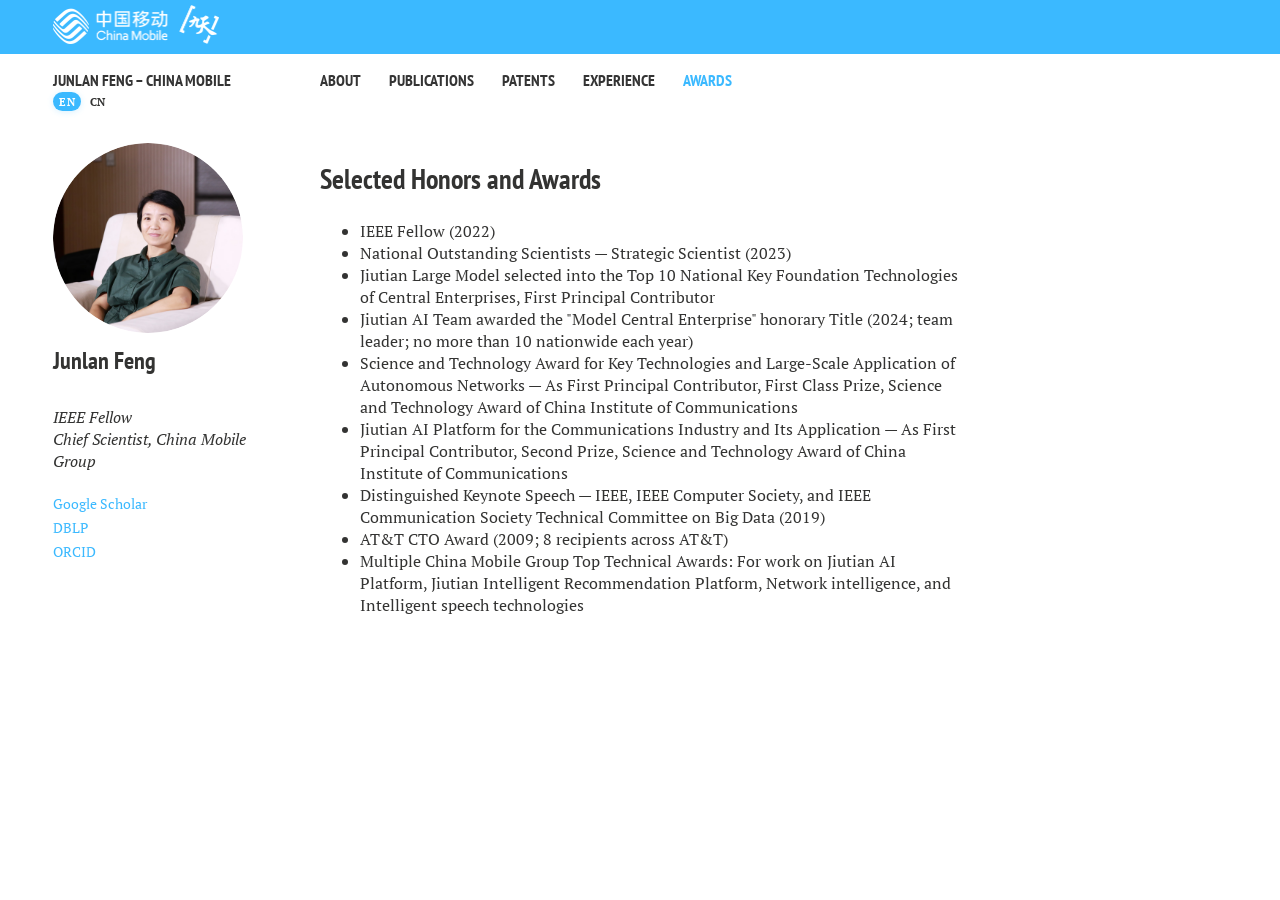
==== awards.html @ 2ac5a783 "Add files via upload" ====
<!doctype html>
<html class="no-js" lang="en">
<head>
    <meta charset="utf-8">
    <title>Junlan Feng – Awards &amp; Honors</title>
    <meta name="description" content="Awards and honors of Junlan Feng, IEEE Fellow, Chief Scientist of China Mobile Group.">
    <meta name="keywords" content="Junlan Feng, awards, honors, AI, China Mobile">
    <meta property="og:locale" content="en_US">
    <meta property="og:type" content="article">
    <meta property="og:title" content="Junlan Feng – Awards">
    <meta property="og:description" content="Selected awards and honors of Junlan Feng.">
    <meta property="og:url" content="awards.html">
    <meta property="og:site_name" content="Junlan Feng">
    <meta name="HandheldFriendly" content="True">
    <meta name="MobileOptimized" content="320">
    <meta name="viewport" content="width=device-width, initial-scale=1.0">
    <link href='https://fonts.googleapis.com/css?family=PT+Sans+Narrow:400,700|PT+Serif:400,700,400italic' rel='stylesheet' type='text/css'>
    <link rel="stylesheet" href="assets/main.min.css">
    <link rel="stylesheet" href="assets/academicons.css" />
    <link rel="stylesheet" href="assets/lang-switch.css">
    <meta http-equiv="cleartype" content="on">
    <script src="assets/js/vendor/modernizr-2.7.1.custom.min.js"></script>
</head>
<body class="page">
    <div class="logo-container">
        <a href="index.html" class="logo site-name">
            <img src="images/logo.png" alt="China Mobile Group Logo" style="max-width: 166px; max-height: 39px;">
        </a>
    </div> 
    <div class="navigation-wrapper">
         <div class="site-name lang-switch">
            <div>
               <a data-i18n="site.name">Junlan Feng – Chief Scientist, China Mobile Group</a>
            </div> 
            <div>
               <button class="lang-btn" data-lang="en">EN</button>
               <button class="lang-btn" data-lang="zh">CN</button>
            </div> 
         </div>
        <div class="top-navigation">
            <nav role="navigation" id="site-nav" class="nav">
                <ul>
                    <li><a href="index.html" data-i18n="nav.about">About</a></li>
                    <li><a href="publications.html" data-i18n="nav.publications">Publications</a></li>
                    <li><a href="patents.html" data-i18n="nav.patents">Patents</a></li>
                    <li><a href="experience.html" data-i18n="nav.experience">Experience</a></li>
                    <li><a href="awards.html" data-i18n="nav.awards" class="active">Awards</a></li>
                </ul>
            </nav>
        </div>
    </div>

    <div id="main" role="main">
         <div class="article-author-side">
            <img src="images/photo.png" class="bio-photo" alt="Junlan Feng" style="min-width:190px">
            <h3 style="min-width:240px" data-i18n="sidebar.name">Junlan Feng</h3>
            <br>
            <i style="min-width:260px" data-i18n="sidebar.title">IEEE Fellow | Chief Scientist</i>
            <br>
            <i style="min-width:240px" data-i18n="sidebar.company">China Mobile Group</i>
            <br>
            <br>
            <a href="https://scholar.google.com/citations?user=rBjPtmQAAAAJ" class="author-social" target="_blank"><span data-i18n="sidebar.scholar" class="link">Google Scholar</span></a>
            <a href="https://dblp.org/pid/36/3948.html" class="author-social" target="_blank"><span data-i18n="sidebar.dblp" class="link" translate="no">DBLP</span></a>
            <a href="https://orcid.org/0000-0001-5292-2945" class="author-social" target="_blank"><span data-i18n="sidebar.orcid" class="link" translate="no">ORCID</span></a>
            <br>
            <br>
         </div>

        <article>
            <div class="article-wrap">
                <h2 data-i18n="awards.title">Selected Honors and Awards</h2>
                <ul class="biblist">
                    <li data-i18n="awd.1">IEEE Fellow (2022)</li>
                    <li data-i18n="awd.2">National Outstanding Scientists — Strategic Scientist (2023)</li>
                    <li data-i18n="awd.3">Jiutian Large Model selected into the Top 10 National Key Foundation Technologies of Central Enterprises, First Principal Contributor</li>
                    <li data-i18n="awd.4">Jiutian AI Team awarded the "Model Central Enterprise" honorary Title (2024; team leader; no more than 10 nationwide each year)</li>
                    <li data-i18n="awd.5">Science and Technology Award for Key Technologies and Large-Scale Application of Autonomous Networks — As First Principal Contributor, First Class Prize, Science and Technology Award of China Institute of Communications</li>
                    <li data-i18n="awd.6">Jiutian AI Platform for the Communications Industry and Its Application — As First Principal Contributor, Second Prize, Science and Technology Award of China Institute of Communications</li>
                    <li data-i18n="awd.7">Distinguished Keynote Speech — IEEE, IEEE Computer Society, and IEEE Communication Society Technical Committee on Big Data (2019)</li>
                    <li data-i18n="awd.8">AT&T CTO Award (2009; 8 recipients across AT&T)</li>
                    <li data-i18n="awd.9">Multiple China Mobile Group Top Technical Awards: For work on Jiutian AI Platform, Jiutian Intelligent Recommendation Platform, Network intelligence, and Intelligent speech technologies</li>
                </ul>
            </div>
        </article>
    </div>

    <!-- <div class="footer-wrap">
        <footer>
            <span>&copy; 2026 Junlan Feng. Powered by <a href="http://jekyllrb.com">Jekyll</a> using the <a href="http://mademistakes.com/minimal-mistakes/">Minimal Mistakes</a> theme.</span>
        </footer>
    </div> -->

    <script src="//ajax.googleapis.com/ajax/libs/jquery/1.9.1/jquery.min.js"></script>
    <script>window.jQuery || document.write('<script src="assets/js/vendor/jquery-1.9.1.min.js"><\/script>')</script>
    <script src="assets/js/scripts.min.js"></script>
    <script src="js/i18n.js"></script>
    <script>
        var _gaq = _gaq || [];
        var pluginUrl = '//www.google-analytics.com/plugins/ga/inpage_linkid.js';
        _gaq.push(['_require', 'inpage_linkid', pluginUrl]);
        _gaq.push(['_setAccount', 'UA-XXXXXXXX-X']);
        _gaq.push(['_trackPageview']);
        (function() {
            var ga = document.createElement('script'); ga.type = 'text/javascript'; ga.async = true;
            ga.src = ('https:' == document.location.protocol ? 'https://ssl' : 'http://www') + '.google-analytics.com/ga.js';
            var s = document.getElementsByTagName('script')[0]; s.parentNode.insertBefore(ga, s);
        })();
    </script>
</body>
</html>
---- assets/academicons.css ----
/*!
 *  Academicons 1.2.0 by Dennis T. Nedry - https://github.com/dtnedry
 *  Fonts generated using the IcoMoon app - http://icomoon.io/app
 *  Square icons designed to be used alongside Font Awesome square icons - https://fortawesome.github.io/Font-Awesome/
 *  License - Font: SIL OFL 1.1, CSS: MIT License
 */

@font-face {
	font-family: 'academicons';
	src:url('fonts/academicons.eot?-evtvm1');
	src:url('fonts/academicons.eot?#iefix-evtvm1') format('embedded-opentype'),
		url('fonts/academicons.woff?-evtvm1') format('woff'),
		url('fonts/academicons.ttf?-evtvm1') format('truetype'),
		url('fonts/academicons.svg?-evtvm1#academicons') format('svg');
	font-weight: normal;
	font-style: normal;
}

.ai {
	display:inline-block;
	font:normal normal normal 14px/1 Academicons;
	font-size:inherit;
	text-rendering:auto;
	-webkit-font-smoothing:antialiased;
	-moz-osx-font-smoothing:grayscale;
}

.ai-google-scholar:before {
	content: "\e600";
}

.ai-google-scholar-square:before {
	content: "\e601";
}

.ai-dblp-square:before {
	content: "\e600";
}

.ai-researchgate:before {
	content: "\e602";
}

.ai-researchgate-square:before {
	content: "\e603";
}

.ai-mendeley:before {
	content: "\e604";
}

.ai-mendeley-square:before {
	content: "\e605";
}

.ai-orcid:before {
	content: "\e606";
}

.ai-orcid-square:before {
	content: "\e607";
}

.ai-impactstory:before {
	content: "\e608";
}

.ai-impactstory-square:before {
	content: "\e609";
}

.ai-academia:before {
	content: "\e60a";
}

.ai-academia-square:before {
	content: "\e60b";
}

.ai-zotero:before {
	content: "\e60c";
}

.ai-zotero-square:before {
	content: "\e60d";
}

.ai-figshare:before {
	content: "\e60e";
}

.ai-figshare-square:before {
	content: "\e60f";
}


/* Container */

	.container {
		margin-left: auto;
		margin-right: auto;
		
		/* width: (containers) */
		width: 1300px;
	}

	/* Modifiers */

		/* 125% */
			.container.\31 25\25 {
				width: 100%;
				
				/* max-width: (containers * 1.25) */
				max-width: 1500px;

				/* min-width: (containers) */
				min-width: 1200px;
			}

		/* 75% */
			.container.\37 5\25 {
				
				/* width: (containers * 0.75) */
				width: 900px;

			}

		/* 50% */
			.container.\35 0\25 {
				
				/* width: (containers * 0.50) */
				width: 600px;

			}

		/* 25% */
			.container.\32 5\25 {
				
				/* width: (containers * 0.25) */
				width: 300px;

			}


/*h2 {
  font-size: 30px;
  padding: 0px 0px 15px 0px;
}*/
#headertext {
  font-size: 25px;
  font-weight: 500;
  margin-top: 50px;
  margin-left: 300px;
}
.imgme {
  border: 2px solid black;
  box-shadow: #AAA 0px 0px 8px 0px; 
  height: 250px;
  width: 230px;
  float: left;
}
#htname {
  font-size: 40px;
}
#htem {
  font-size: 20px;
  font-weight: 200;
}

.pubwrap {
  padding-bottom: 10px;
  margin-bottom: 30px;
  border-bottom: 2px solid #DDD;
}
.pubt {
  font-size: 20px;
}
.puba {
  font-size: 16px;
  font-style: italic;
  margin-top: 10px;
  margin-bottom: 10px;
}
@media (max-width: 768px) {
  .pubt {
    text-align: center;
    margin-top: 10px;
    margin-bottom: 10px;
  }
  .pubd {
    text-align: justify;
  }
}
.pubd {  
  font-size: 15px;
  font-weight: 200;
}
.pubimg {
  text-align: center;
}
.pubimg img {
  max-width: 100%;
  vertical-align: middle;
    border-style: none;
    width: 100%;
    height: auto;
    max-width: 828px;
}
.pubv {
  color: #000080;
  font-size: 20px;
  font-weight: bold;

}
.publ {
  padding-top: 10px;
}
.publ li {
  border: 1px solid black;
  padding: 5px;
  margin: 2px;
  display: inline-block;
}
---- assets/lang-switch.css ----
/* ===== 语言切换 · 极简纯文字版 ===== */
.lang-switch {
    /* display: inline-flex; */
    align-items: center;
    gap: 4px;
    /* margin-left: 14px; */
    /* padding-left: 14px; */
    /* border-left: 1px solid rgba(0, 0, 0, 0.10);  /* 只保留分隔线 */
    flex-shrink: 0;
}

.lang-btn {
    background: transparent;
    border: none;
    color: #333332;                    /* 浅灰色，类似导航未激活状态 */
    padding: 2px 6px;
    border-radius: 14px;
    cursor: pointer;
    font-size: 0.7rem;
    font-weight: 600;
    text-transform: uppercase;
    letter-spacing: 0.3px;
    transition: all 0.2s ease;
    /* 关键：没有任何背景和边框 */
}

.lang-btn:hover {
    color: #000;
    background: rgba(0, 0, 0, 0.04);  /* 极轻微反馈 */
}

.lang-btn.active {
    color: #fff;
    background: #3BB9FF;              /* 激活时才有蓝色背景 */
    box-shadow: 0 1px 6px rgba(59, 185, 255, 0.2);
}

/* ===== 移动端适配 ===== */
@media (max-width: 768px) {
    .lang-switch {
        margin-left: 8px;
        padding-left: 8px;
        gap: 2px;
    }
    .lang-btn {
        padding: 1px 5px;
        font-size: 0.6rem;
    }
}

/* ===== 中文模式下的专属行距调整 ===== */
/* 当 <html lang="zh"> 时，文章区域的段落行高变为 1.9 倍 */
html[lang="zh"] p, html[lang="zh"] span, html[lang="zh"] li, html[lang="zh"] #Recent-news a{
    line-height: 1.9;
}

html[lang="zh"] li p {
    margin-bottom: 1rem;
}

/* ===== 中文模式下使用系统黑体（清晰现代） ===== */
html[lang="zh"] body,
html[lang="zh"] .article-wrap,
html[lang="zh"] p,
html[lang="zh"] a,
html[lang="zh"] span,
html[lang="zh"] button,
html[lang="zh"] li {
    font-family: -apple-system, BlinkMacSystemFont, "PingFang SC", "Microsoft YaHei", "Helvetica Neue", sans-serif;
}

/* 标题和导航可以使用更粗的权重 */
html[lang="zh"] h1,
html[lang="zh"] h2,
html[lang="zh"] h3,
html[lang="zh"] .navigation-wrapper {
    font-family: -apple-system, BlinkMacSystemFont, "PingFang SC", "Microsoft YaHei", "Helvetica Neue", sans-serif;
}

/* 默认隐藏所有带 data-i18n 的元素，避免闪烁 */
body:not(.i18n-ready) [data-i18n] {
    visibility: hidden;
}

/* 翻译完成后显示 */
body.i18n-ready [data-i18n] {
    visibility: visible;
}

/* 导航按钮始终可见，但按钮上的文字会被隐藏，所以要单独处理 */
body:not(.i18n-ready) .lang-btn {
    visibility: visible;
}

/* 避免布局抖动，占位保持 */
[data-i18n] {
    min-height: 1em;
}

/* li 元素保持 list-item，保留黑点 */
li[data-i18n] {
    display: list-item;
}

/* span、i、b 等内联元素保持 inline */
span[data-i18n],
i[data-i18n],
b[data-i18n],
a[data-i18n] {
    display: inline;
}

/* p、h1、h2、h3、div 等块级元素保持 block */
p[data-i18n],
h1[data-i18n],
h2[data-i18n],
h3[data-i18n],
div[data-i18n] {
    display: block;
}

/* 当前激活的页面（高亮） */
.top-navigation li a.active {
    color: #3BB9FF;
}

.logo-container {
    background-color: #3bb9ff; /* 设置背景颜色为白色 */
    height: 54px; /* 设置高度 */
    display: flex;
    align-items: center;
    .logo {
        margin-bottom: 0; 
    }
}

.link {
    color: #3bb9ff !important;
}

@media(max-width:768px){

.news-container{
    grid-template-columns:1fr;
}

}
.news-container {

    width: 100%;

    display: grid;

    grid-template-columns: repeat(3, 1fr);

    gap: 35px 25px;

}


/* 新闻卡片 */

.news-card {

    width:100%;

}


/* 图片区域 */

.img-box {
    position:relative;
    width:100%;
    height:135px;
    overflow:hidden;
    border-radius:8px;
    margin-bottom: 16px;
}


.img-box img {

    width:100%;

    height:100%;

    object-fit:cover;

}


/* 图片底部标题 */

.img-title {

    position:absolute;

    bottom:8px;

    left:8px;

    right:8px;

    color:white;

    font-size:14px;

    font-weight:bold;

    text-shadow:
        0 1px 3px rgba(0,0,0,.8);

}


/* 新闻标题 */

.news-card h3 {

    margin-top:18px;

    margin-bottom:12px;


    font-size:18px;

    line-height:1.25;

    font-weight:700;

    color:#111;


    display:-webkit-box;

    -webkit-line-clamp:3;

    -webkit-box-orient:vertical;

    overflow:hidden;

}



/* 日期 */

.date {
    color:#999;
    font-size:14px;
    line-height: 21px;
    margin-top: 12px;
}

.img-caption {
    position:absolute;
    bottom:8px;
    left:8px;
    color:#fff;
    font-size:14px;
    font-weight:700;
}

.news-title {
    color: #333;
    line-height: 21px;
}

.img-link {
    display:block;
    text-decoration:none;
    color:inherit;
}
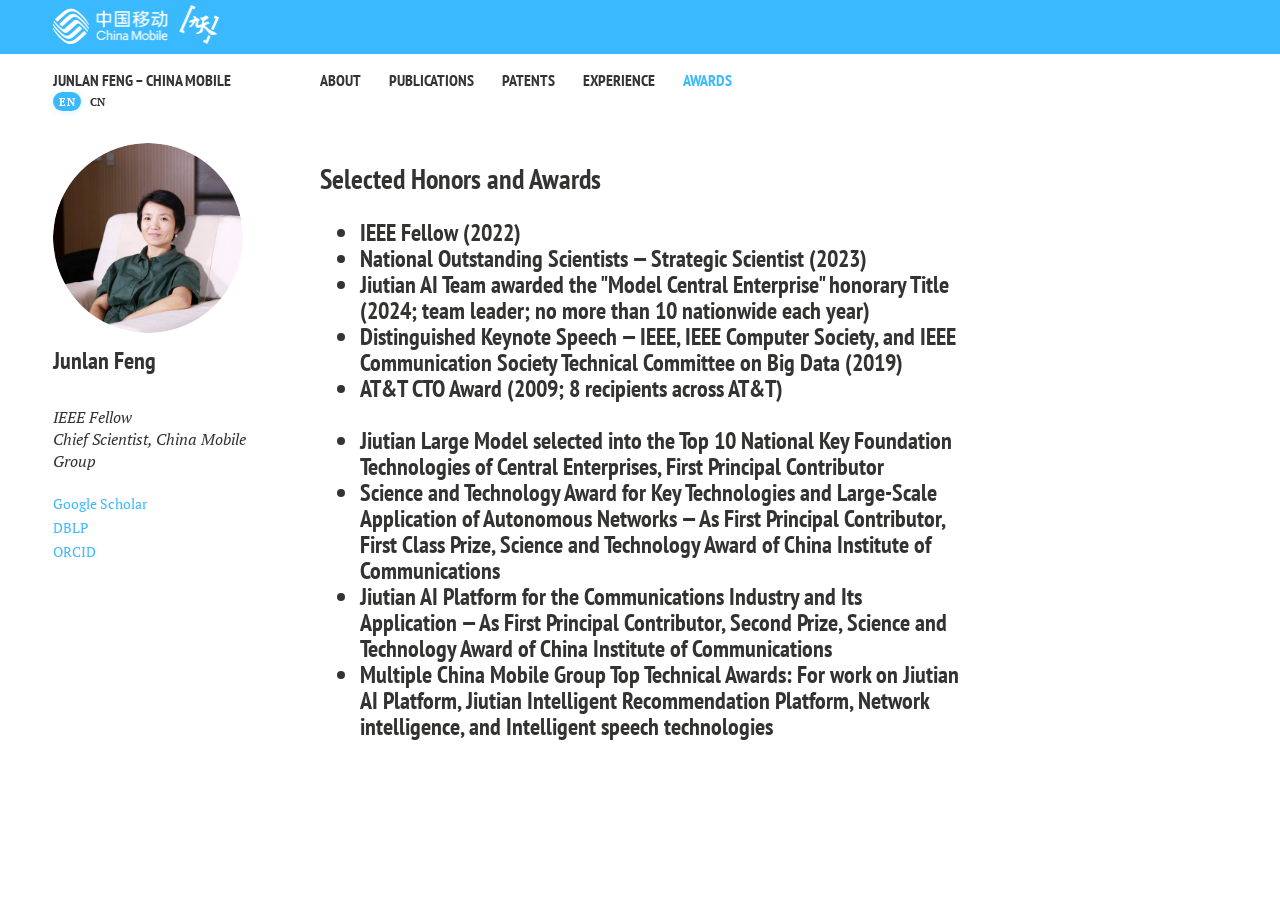
==== commit d3abb553: "Add files via upload" ====
--- a/awards.html
+++ b/awards.html
@@ -69,18 +69,25 @@
 
         <article>
             <div class="article-wrap">
-                <h2 data-i18n="awards.title">Selected Honors and Awards</h2>
-                <ul class="biblist">
-                    <li data-i18n="awd.1">IEEE Fellow (2022)</li>
-                    <li data-i18n="awd.2">National Outstanding Scientists — Strategic Scientist (2023)</li>
-                    <li data-i18n="awd.3">Jiutian Large Model selected into the Top 10 National Key Foundation Technologies of Central Enterprises, First Principal Contributor</li>
-                    <li data-i18n="awd.4">Jiutian AI Team awarded the "Model Central Enterprise" honorary Title (2024; team leader; no more than 10 nationwide each year)</li>
-                    <li data-i18n="awd.5">Science and Technology Award for Key Technologies and Large-Scale Application of Autonomous Networks — As First Principal Contributor, First Class Prize, Science and Technology Award of China Institute of Communications</li>
-                    <li data-i18n="awd.6">Jiutian AI Platform for the Communications Industry and Its Application — As First Principal Contributor, Second Prize, Science and Technology Award of China Institute of Communications</li>
-                    <li data-i18n="awd.7">Distinguished Keynote Speech — IEEE, IEEE Computer Society, and IEEE Communication Society Technical Committee on Big Data (2019)</li>
-                    <li data-i18n="awd.8">AT&T CTO Award (2009; 8 recipients across AT&T)</li>
-                    <li data-i18n="awd.9">Multiple China Mobile Group Top Technical Awards: For work on Jiutian AI Platform, Jiutian Intelligent Recommendation Platform, Network intelligence, and Intelligent speech technologies</li>
-                </ul>
+                <h2 data-i18n="awards.title">Honors and Awards</h2>
+                <h3 data-i18n="awd.title1">
+                    <ul class="biblist">
+                        <li data-i18n="awd.1">IEEE Fellow (2022)</li>
+                        <li data-i18n="awd.2">National Outstanding Scientists — Strategic Scientist (2023)</li>
+                        <li data-i18n="awd.4">Jiutian AI Team awarded the "Model Central Enterprise" honorary Title (2024; team leader; no more than 10 nationwide each year)</li>
+                        <li data-i18n="awd.7">Distinguished Keynote Speech — IEEE, IEEE Computer Society, and IEEE Communication Society Technical Committee on Big Data (2019)</li>
+                        <li data-i18n="awd.8">AT&T CTO Award (2009; 8 recipients across AT&T)</li>
+                    </ul>
+                </h3>
+                <h3 data-i18n="awd.title2">
+                    <ul class="biblist">
+                        <li data-i18n="awd.3">Jiutian Large Model selected into the Top 10 National Key Foundation Technologies of Central Enterprises, First Principal Contributor</li>
+                        <li data-i18n="awd.5">Science and Technology Award for Key Technologies and Large-Scale Application of Autonomous Networks — As First Principal Contributor, First Class Prize, Science and Technology Award of China Institute of Communications</li>
+                        <li data-i18n="awd.6">Jiutian AI Platform for the Communications Industry and Its Application — As First Principal Contributor, Second Prize, Science and Technology Award of China Institute of Communications</li>
+                        <li data-i18n="awd.9">Multiple China Mobile Group Top Technical Awards: For work on Jiutian AI Platform, Jiutian Intelligent Recommendation Platform, Network intelligence, and Intelligent speech technologies</li>
+                    </ul>
+                </h3>
+                
             </div>
         </article>
     </div>
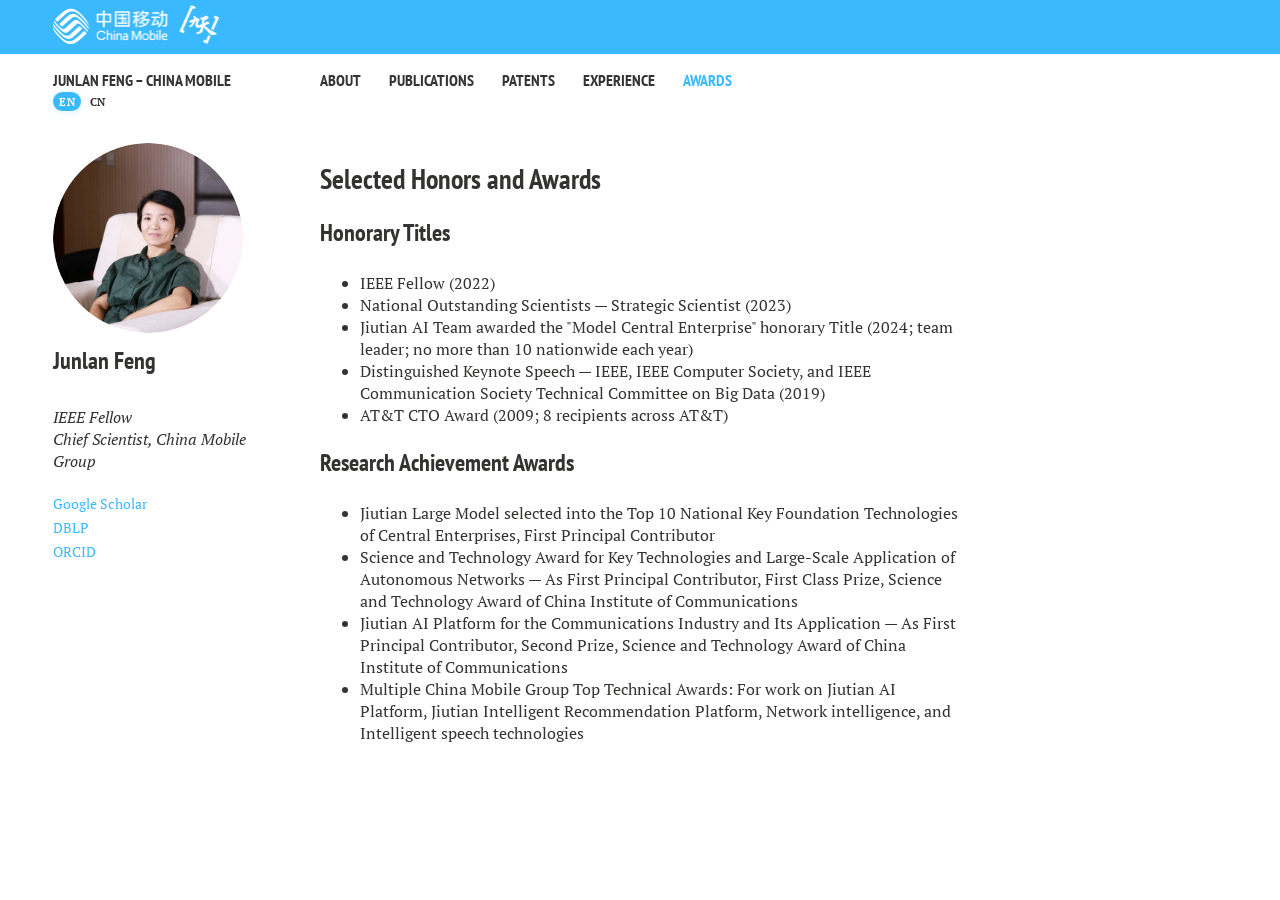
==== commit 4eed02a2: "Add files via upload" ====
--- a/awards.html
+++ b/awards.html
@@ -70,23 +70,23 @@
         <article>
             <div class="article-wrap">
                 <h2 data-i18n="awards.title">Honors and Awards</h2>
-                <h3 data-i18n="awd.title1">
-                    <ul class="biblist">
-                        <li data-i18n="awd.1">IEEE Fellow (2022)</li>
-                        <li data-i18n="awd.2">National Outstanding Scientists — Strategic Scientist (2023)</li>
-                        <li data-i18n="awd.4">Jiutian AI Team awarded the "Model Central Enterprise" honorary Title (2024; team leader; no more than 10 nationwide each year)</li>
-                        <li data-i18n="awd.7">Distinguished Keynote Speech — IEEE, IEEE Computer Society, and IEEE Communication Society Technical Committee on Big Data (2019)</li>
-                        <li data-i18n="awd.8">AT&T CTO Award (2009; 8 recipients across AT&T)</li>
-                    </ul>
-                </h3>
-                <h3 data-i18n="awd.title2">
-                    <ul class="biblist">
-                        <li data-i18n="awd.3">Jiutian Large Model selected into the Top 10 National Key Foundation Technologies of Central Enterprises, First Principal Contributor</li>
-                        <li data-i18n="awd.5">Science and Technology Award for Key Technologies and Large-Scale Application of Autonomous Networks — As First Principal Contributor, First Class Prize, Science and Technology Award of China Institute of Communications</li>
-                        <li data-i18n="awd.6">Jiutian AI Platform for the Communications Industry and Its Application — As First Principal Contributor, Second Prize, Science and Technology Award of China Institute of Communications</li>
-                        <li data-i18n="awd.9">Multiple China Mobile Group Top Technical Awards: For work on Jiutian AI Platform, Jiutian Intelligent Recommendation Platform, Network intelligence, and Intelligent speech technologies</li>
-                    </ul>
-                </h3>
+                <h3 data-i18n="awd.title1"></h3>
+                <ul class="biblist">
+                    <li data-i18n="awd.1">IEEE Fellow (2022)</li>
+                    <li data-i18n="awd.2">National Outstanding Scientists — Strategic Scientist (2023)</li>
+                    <li data-i18n="awd.4">Jiutian AI Team awarded the "Model Central Enterprise" honorary Title (2024; team leader; no more than 10 nationwide each year)</li>
+                    <li data-i18n="awd.7">Distinguished Keynote Speech — IEEE, IEEE Computer Society, and IEEE Communication Society Technical Committee on Big Data (2019)</li>
+                    <li data-i18n="awd.8">AT&T CTO Award (2009; 8 recipients across AT&T)</li>
+                </ul>
+                
+                <h3 data-i18n="awd.title2"></h3>
+                <ul class="biblist">
+                    <li data-i18n="awd.3">Jiutian Large Model selected into the Top 10 National Key Foundation Technologies of Central Enterprises, First Principal Contributor</li>
+                    <li data-i18n="awd.5">Science and Technology Award for Key Technologies and Large-Scale Application of Autonomous Networks — As First Principal Contributor, First Class Prize, Science and Technology Award of China Institute of Communications</li>
+                    <li data-i18n="awd.6">Jiutian AI Platform for the Communications Industry and Its Application — As First Principal Contributor, Second Prize, Science and Technology Award of China Institute of Communications</li>
+                    <li data-i18n="awd.9">Multiple China Mobile Group Top Technical Awards: For work on Jiutian AI Platform, Jiutian Intelligent Recommendation Platform, Network intelligence, and Intelligent speech technologies</li>
+                </ul>
+                
                 
             </div>
         </article>
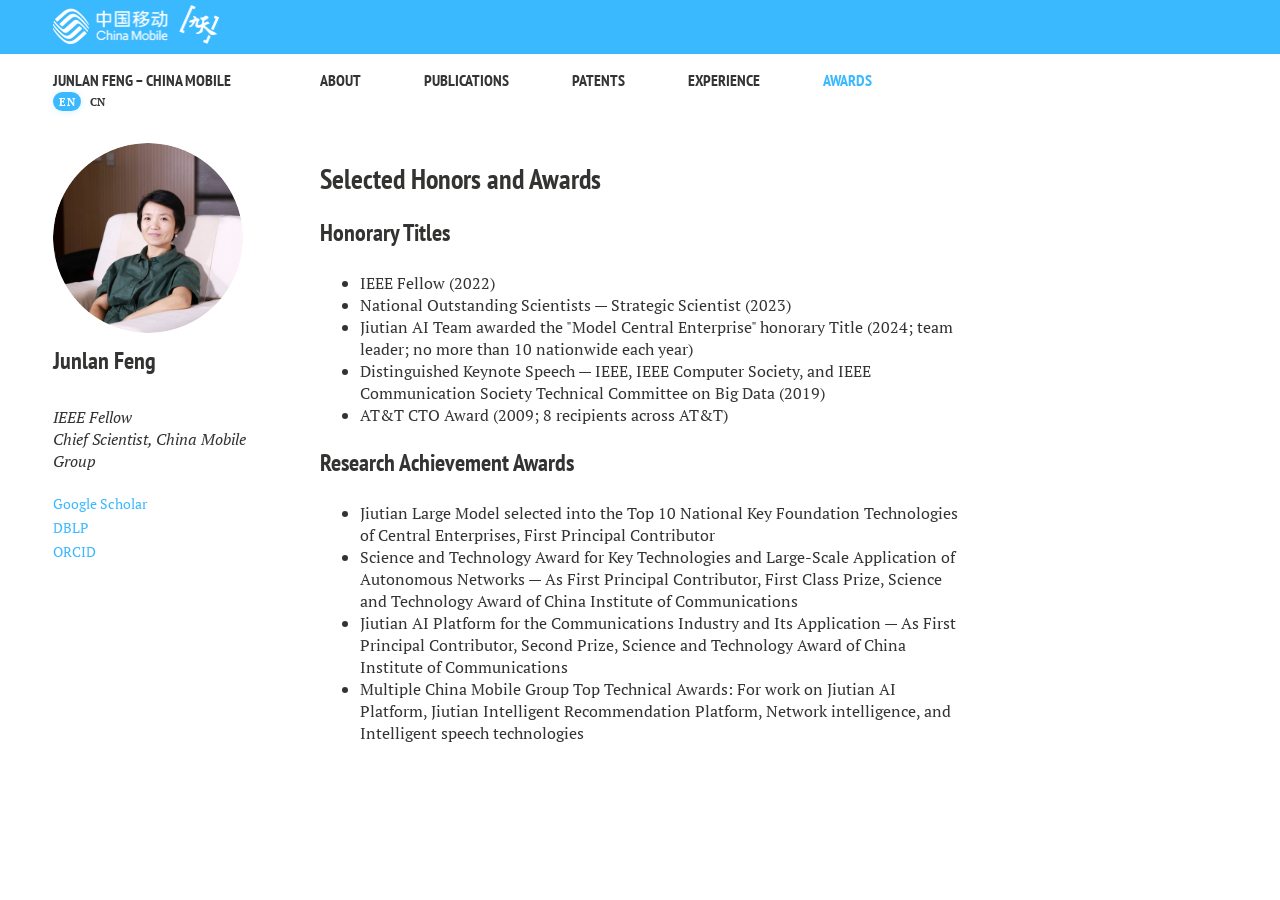
==== commit 91b5cd91: "Add files via upload" ====
--- a/awards.html
+++ b/awards.html
@@ -39,12 +39,12 @@
          </div>
         <div class="top-navigation">
             <nav role="navigation" id="site-nav" class="nav">
-                <ul>
-                    <li><a href="index.html" data-i18n="nav.about">About</a></li>
-                    <li><a href="publications.html" data-i18n="nav.publications">Publications</a></li>
-                    <li><a href="patents.html" data-i18n="nav.patents">Patents</a></li>
-                    <li><a href="experience.html" data-i18n="nav.experience">Experience</a></li>
-                    <li><a href="awards.html" data-i18n="nav.awards" class="active">Awards</a></li>
+                <ul clas="nav-list">
+                    <li class="nav-item"><a href="index.html" data-i18n="nav.about">About</a></li>
+                    <li class="nav-item"><a href="publications.html" data-i18n="nav.publications">Publications</a></li>
+                    <li class="nav-item"><a href="patents.html" data-i18n="nav.patents">Patents</a></li>
+                    <li class="nav-item"><a href="experience.html" data-i18n="nav.experience">Experience</a></li>
+                    <li class="nav-item"><a href="awards.html" data-i18n="nav.awards" class="active">Awards</a></li>
                 </ul>
             </nav>
         </div>
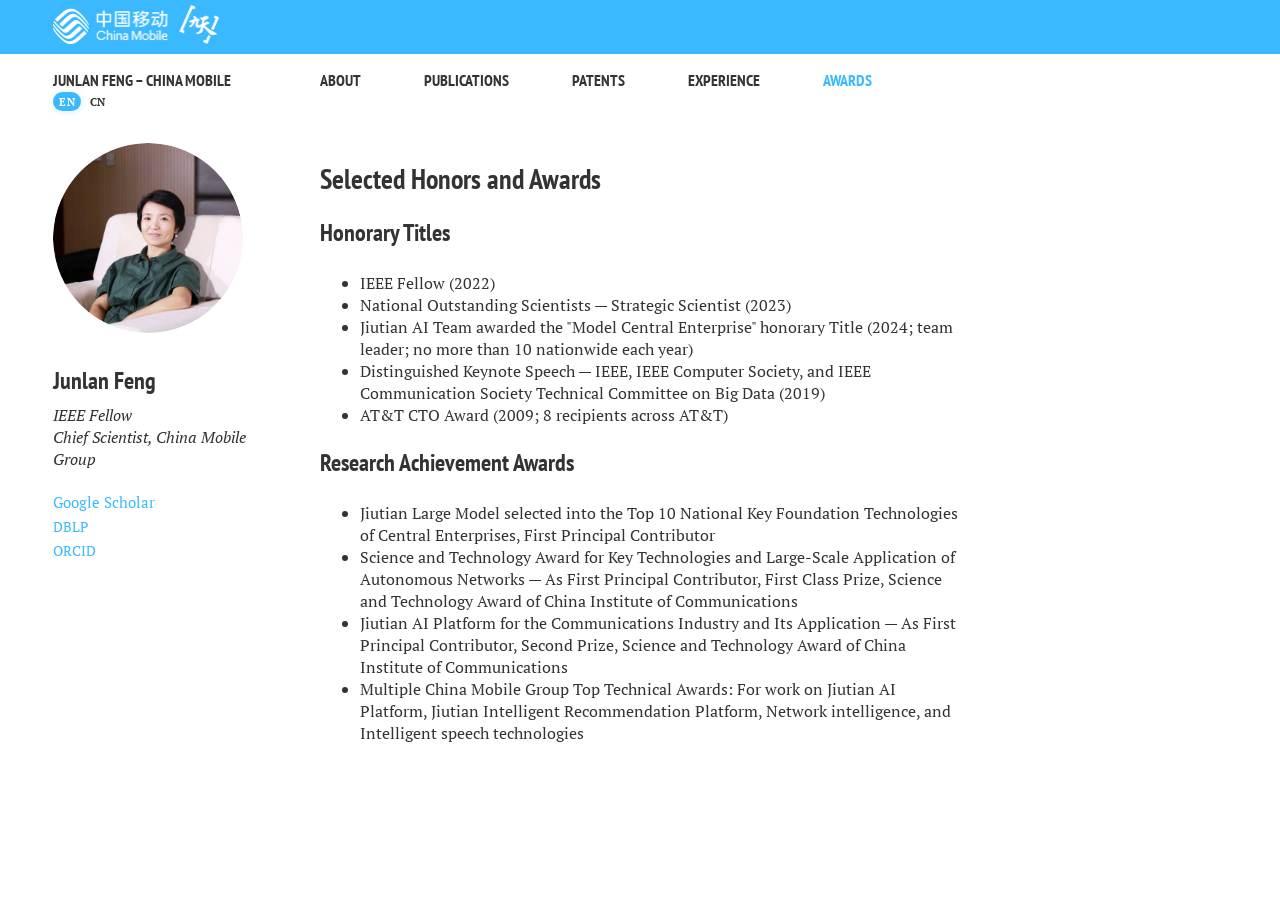
==== commit e83a19b9: "Add files via upload" ====
--- a/awards.html
+++ b/awards.html
@@ -53,14 +53,14 @@
     <div id="main" role="main">
          <div class="article-author-side">
             <img src="images/photo.png" class="bio-photo" alt="Junlan Feng" style="min-width:190px">
-            <h3 style="min-width:240px" data-i18n="sidebar.name">Junlan Feng</h3>
-            <br>
+            <h3 style="min-width:240px;margin-top: 30px;" data-i18n="sidebar.name">Junlan Feng</h3>
+          
             <i style="min-width:260px" data-i18n="sidebar.title">IEEE Fellow | Chief Scientist</i>
             <br>
             <i style="min-width:240px" data-i18n="sidebar.company">China Mobile Group</i>
             <br>
             <br>
-            <a href="https://scholar.google.com/citations?user=rBjPtmQAAAAJ" class="author-social" target="_blank"><span data-i18n="sidebar.scholar" class="link">Google Scholar</span></a>
+            <a href="https://scholar.google.com/citations?user=rBjPtmQAAAAJ" class="author-social" target="_blank"><span data-i18n="sidebar.scholar" class="link" style="font-size: 15px;">Google Scholar</span></a>
             <a href="https://dblp.org/pid/36/3948.html" class="author-social" target="_blank"><span data-i18n="sidebar.dblp" class="link" translate="no">DBLP</span></a>
             <a href="https://orcid.org/0000-0001-5292-2945" class="author-social" target="_blank"><span data-i18n="sidebar.orcid" class="link" translate="no">ORCID</span></a>
             <br>
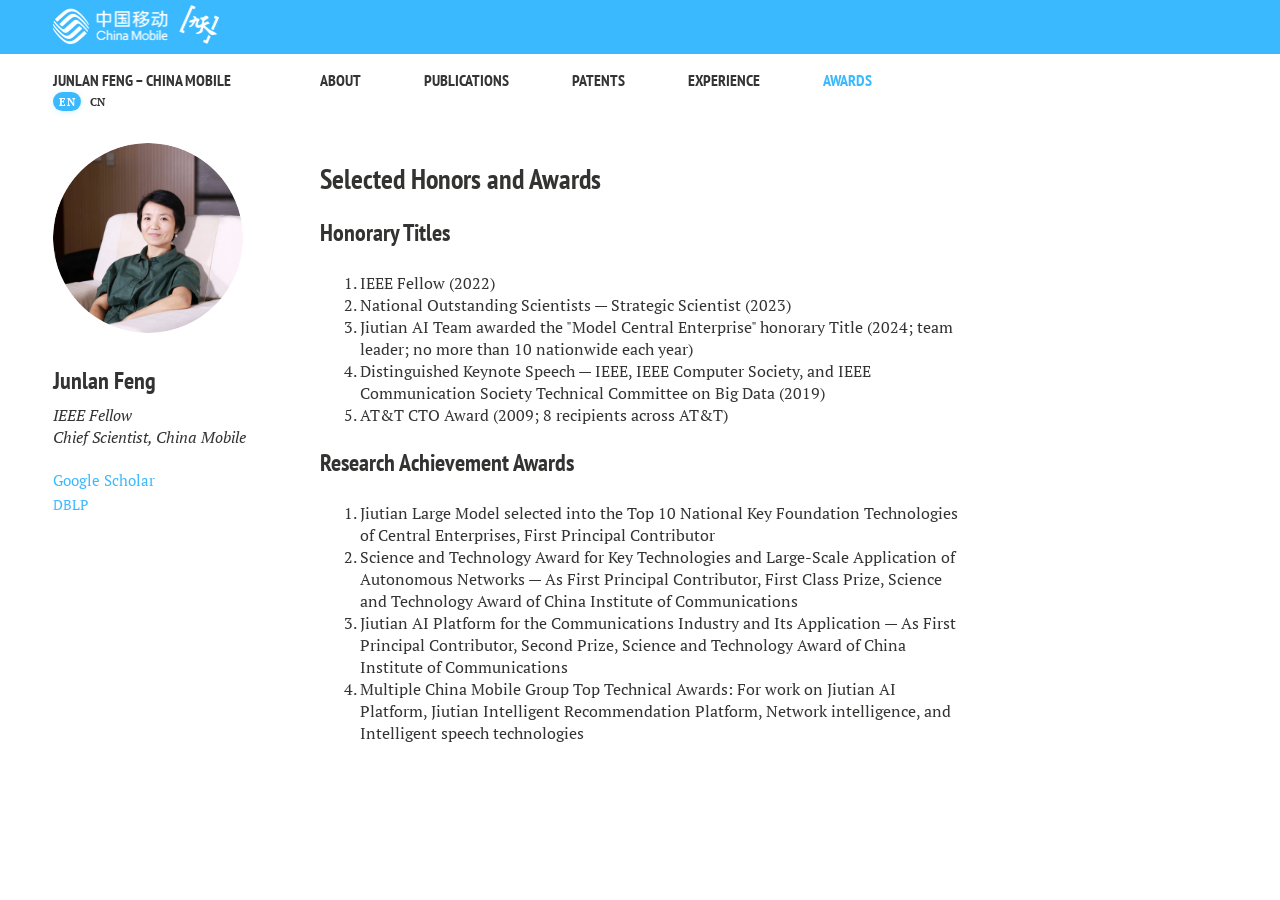
==== commit fe714cb5: "Add files via upload" ====
--- a/awards.html
+++ b/awards.html
@@ -62,7 +62,7 @@
             <br>
             <a href="https://scholar.google.com/citations?user=rBjPtmQAAAAJ" class="author-social" target="_blank"><span data-i18n="sidebar.scholar" class="link" style="font-size: 15px;">Google Scholar</span></a>
             <a href="https://dblp.org/pid/36/3948.html" class="author-social" target="_blank"><span data-i18n="sidebar.dblp" class="link" translate="no">DBLP</span></a>
-            <a href="https://orcid.org/0000-0001-5292-2945" class="author-social" target="_blank"><span data-i18n="sidebar.orcid" class="link" translate="no">ORCID</span></a>
+            <!-- <a href="https://orcid.org/0000-0001-5292-2945" class="author-social" target="_blank"><span data-i18n="sidebar.orcid" class="link" translate="no">ORCID</span></a> -->
             <br>
             <br>
          </div>
--- a/assets/lang-switch.css
+++ b/assets/lang-switch.css
@@ -271,4 +271,21 @@
     display:block;
     text-decoration:none;
     color:inherit;
-}+}
+
+/* .nav-list {
+    display: flex;
+}
+.nav-item {
+    flex: 1;
+} */
+.pub {
+    font-weight: bold;
+ }
+.pat {
+    font-weight: bold;
+ }
+
+ .biblist {
+    list-style: decimal; /* 使用数字列表 */
+ }
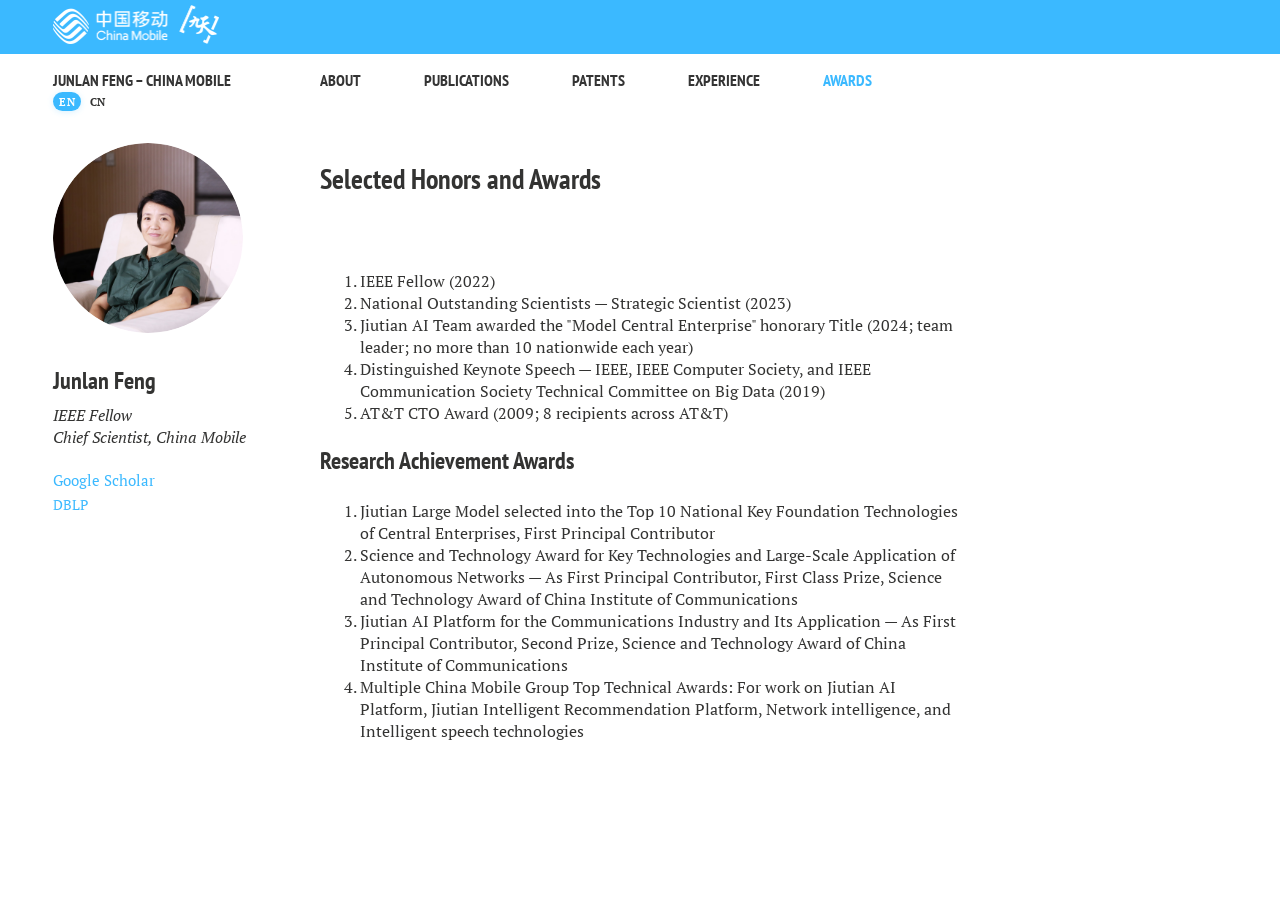
==== commit b492363f: "Add files via upload" ====
--- a/awards.html
+++ b/awards.html
@@ -70,21 +70,21 @@
         <article>
             <div class="article-wrap">
                 <h2 data-i18n="awards.title">Honors and Awards</h2>
-                <h3 data-i18n="awd.title1"></h3>
+                <h3 data-i18n="awdPerson.title1"></h3>
                 <ul class="biblist">
-                    <li data-i18n="awd.1">IEEE Fellow (2022)</li>
-                    <li data-i18n="awd.2">National Outstanding Scientists — Strategic Scientist (2023)</li>
-                    <li data-i18n="awd.4">Jiutian AI Team awarded the "Model Central Enterprise" honorary Title (2024; team leader; no more than 10 nationwide each year)</li>
-                    <li data-i18n="awd.7">Distinguished Keynote Speech — IEEE, IEEE Computer Society, and IEEE Communication Society Technical Committee on Big Data (2019)</li>
-                    <li data-i18n="awd.8">AT&T CTO Award (2009; 8 recipients across AT&T)</li>
+                    <li data-i18n="awdPerson.1">IEEE Fellow (2022)</li>
+                    <li data-i18n="awdPerson.2">National Outstanding Scientists — Strategic Scientist (2023)</li>
+                    <li data-i18n="awdPerson.3">Jiutian AI Team awarded the "Model Central Enterprise" honorary Title (2024; team leader; no more than 10 nationwide each year)</li>
+                    <li data-i18n="awdPerson.4">Distinguished Keynote Speech — IEEE, IEEE Computer Society, and IEEE Communication Society Technical Committee on Big Data (2019)</li>
+                    <li data-i18n="awdPerson.5">AT&T CTO Award (2009; 8 recipients across AT&T)</li>
                 </ul>
                 
                 <h3 data-i18n="awd.title2"></h3>
                 <ul class="biblist">
-                    <li data-i18n="awd.3">Jiutian Large Model selected into the Top 10 National Key Foundation Technologies of Central Enterprises, First Principal Contributor</li>
-                    <li data-i18n="awd.5">Science and Technology Award for Key Technologies and Large-Scale Application of Autonomous Networks — As First Principal Contributor, First Class Prize, Science and Technology Award of China Institute of Communications</li>
-                    <li data-i18n="awd.6">Jiutian AI Platform for the Communications Industry and Its Application — As First Principal Contributor, Second Prize, Science and Technology Award of China Institute of Communications</li>
-                    <li data-i18n="awd.9">Multiple China Mobile Group Top Technical Awards: For work on Jiutian AI Platform, Jiutian Intelligent Recommendation Platform, Network intelligence, and Intelligent speech technologies</li>
+                    <li data-i18n="awd.1">Jiutian Large Model selected into the Top 10 National Key Foundation Technologies of Central Enterprises, First Principal Contributor</li>
+                    <li data-i18n="awd.2">Science and Technology Award for Key Technologies and Large-Scale Application of Autonomous Networks — As First Principal Contributor, First Class Prize, Science and Technology Award of China Institute of Communications</li>
+                    <li data-i18n="awd.3">Jiutian AI Platform for the Communications Industry and Its Application — As First Principal Contributor, Second Prize, Science and Technology Award of China Institute of Communications</li>
+                    <li data-i18n="awd.4">Multiple China Mobile Group Top Technical Awards: For work on Jiutian AI Platform, Jiutian Intelligent Recommendation Platform, Network intelligence, and Intelligent speech technologies</li>
                 </ul>
                 
                 
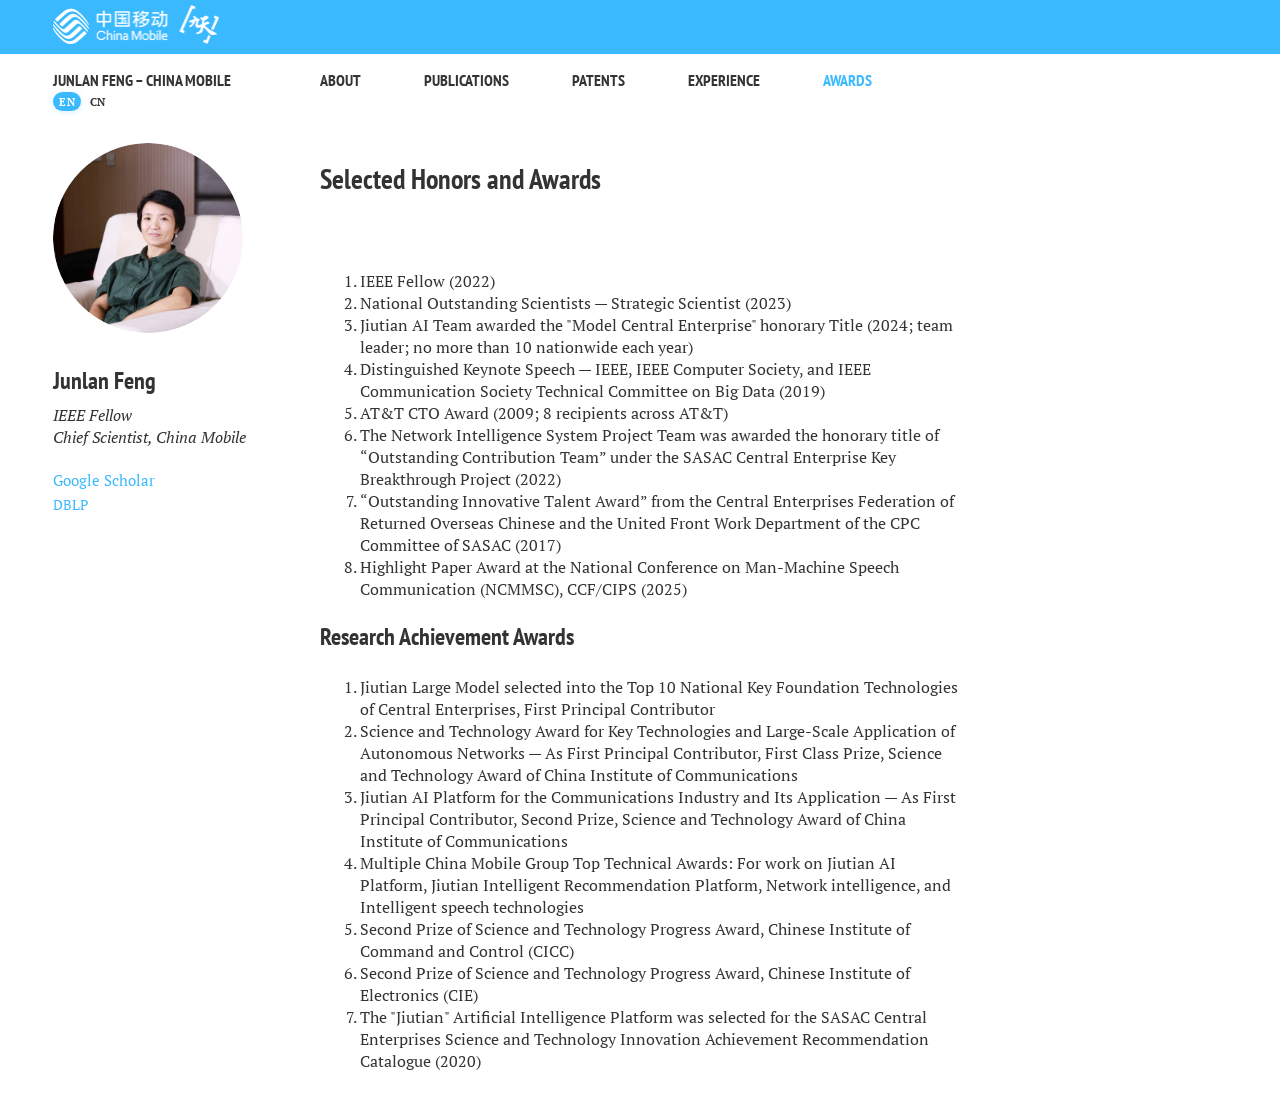
==== commit bd89dfb8: "Add files via upload" ====
--- a/awards.html
+++ b/awards.html
@@ -77,6 +77,9 @@
                     <li data-i18n="awdPerson.3">Jiutian AI Team awarded the "Model Central Enterprise" honorary Title (2024; team leader; no more than 10 nationwide each year)</li>
                     <li data-i18n="awdPerson.4">Distinguished Keynote Speech — IEEE, IEEE Computer Society, and IEEE Communication Society Technical Committee on Big Data (2019)</li>
                     <li data-i18n="awdPerson.5">AT&T CTO Award (2009; 8 recipients across AT&T)</li>
+                    <li data-i18n="awdPerson.6">The Network Intelligence System Project Team was awarded the honorary title of “Outstanding Contribution Team” under the SASAC Central Enterprise Key Breakthrough Project (2022)</li>
+                    <li data-i18n="awdPerson.7">“Outstanding Innovative Talent Award” from the Central Enterprises Federation of Returned Overseas Chinese and the United Front Work Department of the CPC Committee of SASAC (2017)</li>
+                    <li data-i18n="awdPerson.8">Highlight Paper Award at the National Conference on Man-Machine Speech Communication (NCMMSC), CCF/CIPS (2025)</li>
                 </ul>
                 
                 <h3 data-i18n="awd.title2"></h3>
@@ -85,6 +88,9 @@
                     <li data-i18n="awd.2">Science and Technology Award for Key Technologies and Large-Scale Application of Autonomous Networks — As First Principal Contributor, First Class Prize, Science and Technology Award of China Institute of Communications</li>
                     <li data-i18n="awd.3">Jiutian AI Platform for the Communications Industry and Its Application — As First Principal Contributor, Second Prize, Science and Technology Award of China Institute of Communications</li>
                     <li data-i18n="awd.4">Multiple China Mobile Group Top Technical Awards: For work on Jiutian AI Platform, Jiutian Intelligent Recommendation Platform, Network intelligence, and Intelligent speech technologies</li>
+                    <li data-i18n="awd.5">Second Prize of Science and Technology Progress Award, Chinese Institute of Command and Control (CICC)</li>
+                    <li data-i18n="awd.6">Second Prize of Science and Technology Progress Award, Chinese Institute of Electronics (CIE)</li>
+                    <li data-i18n="awd.7">The "Jiutian" Artificial Intelligence Platform was selected for the SASAC Central Enterprises Science and Technology Innovation Achievement Recommendation Catalogue (2020)</li>
                 </ul>
                 
                 
